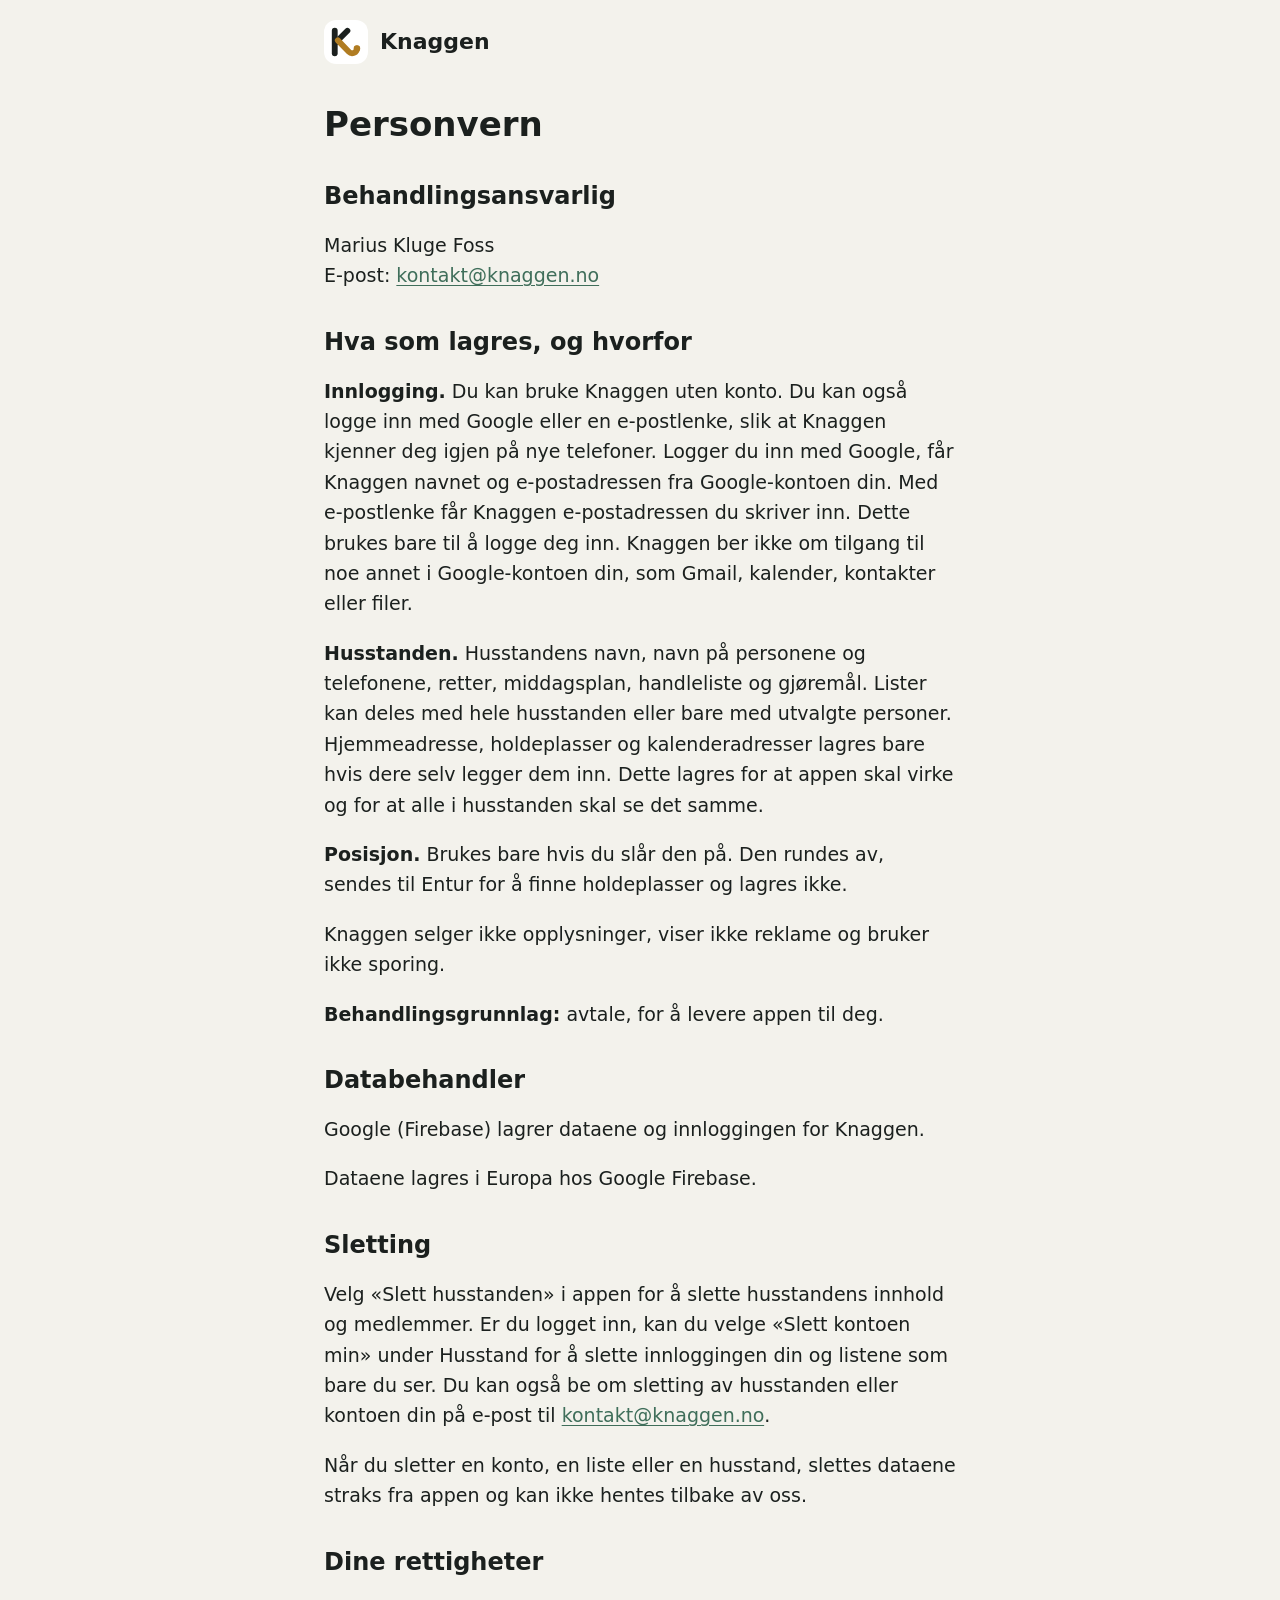
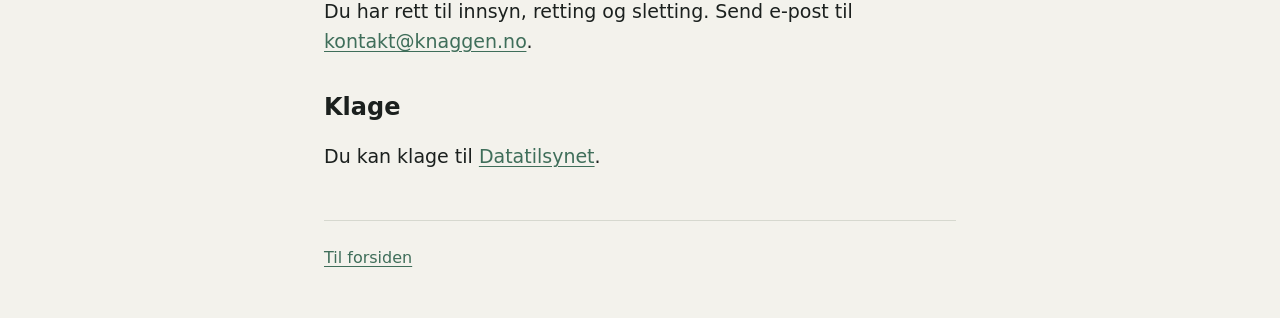
==== personvern.html @ abc1b287 "Nettside for knaggen.no (forside og personvern)" ====
<!doctype html>
<html lang="nb-NO">
<head>
<meta charset="utf-8">
<meta name="viewport" content="width=device-width, initial-scale=1">
<title>Personvern – Knaggen</title>
<meta name="description" content="Hva Knaggen lagrer om deg og husstanden din, og hvordan du sletter det.">
<meta name="theme-color" content="#f3f2ec">
<link rel="icon" href="/logo/favicon.svg" type="image/svg+xml">
<link rel="icon" href="/logo/favicon.ico" sizes="48x48">
<link rel="apple-touch-icon" href="/logo/apple-touch-icon.png">
<link rel="stylesheet" href="/style.css">
</head>
<body>
<div class="side tekst">
  <header class="topp">
    <a class="merke" href="/"><img src="/logo/knaggen-ikon.svg" width="44" height="44" alt="">Knaggen</a>
  </header>
  <main>
    <h1 class="sidetittel">Personvern</h1>

    <h2 class="sek">Behandlingsansvarlig</h2>
    <p>Marius Kluge Foss<br>E-post: <a href="mailto:kontakt@knaggen.no">kontakt@knaggen.no</a></p>

    <h2 class="sek">Hva som lagres, og hvorfor</h2>
    <p><b>Innlogging.</b> Du kan bruke Knaggen uten konto. Du kan også logge inn med Google eller en e-postlenke, slik at Knaggen kjenner deg igjen på nye telefoner. Logger du inn med Google, får Knaggen navnet og e-postadressen fra Google-kontoen din. Med e-postlenke får Knaggen e-postadressen du skriver inn. Dette brukes bare til å logge deg inn. Knaggen ber ikke om tilgang til noe annet i Google-kontoen din, som Gmail, kalender, kontakter eller filer.</p>
    <p><b>Husstanden.</b> Husstandens navn, navn på personene og telefonene, retter, middagsplan, handleliste og gjøremål. Lister kan deles med hele husstanden eller bare med utvalgte personer. Hjemmeadresse, holdeplasser og kalenderadresser lagres bare hvis dere selv legger dem inn. Dette lagres for at appen skal virke og for at alle i husstanden skal se det samme.</p>
    <p><b>Posisjon.</b> Brukes bare hvis du slår den på. Den rundes av, sendes til Entur for å finne holdeplasser og lagres ikke.</p>
    <p>Knaggen selger ikke opplysninger, viser ikke reklame og bruker ikke sporing.</p>

    <p><b>Behandlingsgrunnlag:</b> avtale, for å levere appen til deg.</p>

    <h2 class="sek">Databehandler</h2>
    <p>Google (Firebase) lagrer dataene og innloggingen for Knaggen.</p>
    <p>Dataene lagres i Europa hos Google Firebase.</p>

    <h2 class="sek">Sletting</h2>
    <p>Velg «Slett husstanden» i appen for å slette husstandens innhold og medlemmer. Er du logget inn, kan du velge «Slett kontoen min» under Husstand for å slette innloggingen din og listene som bare du ser. Du kan også be om sletting av husstanden eller kontoen din på e-post til <a href="mailto:kontakt@knaggen.no">kontakt@knaggen.no</a>.</p>
    <p>Når du sletter en konto, en liste eller en husstand, slettes dataene straks fra appen og kan ikke hentes tilbake av oss.</p>

    <h2 class="sek">Dine rettigheter</h2>
    <p>Du har rett til innsyn, retting og sletting. Send e-post til <a href="mailto:kontakt@knaggen.no">kontakt@knaggen.no</a>.</p>

    <h2 class="sek">Klage</h2>
    <p>Du kan klage til <a href="https://www.datatilsynet.no">Datatilsynet</a>.</p>
  </main>
  <footer>
    <p><a href="/">Til forsiden</a></p>
  </footer>
</div>
</body>
</html>
---- style.css ----
/* Knaggen – nettside. Statisk, ingen eksterne avhengigheter. Salvie, rolig, mobil først. */
:root { --bg: #f3f2ec; --card: #fbfaf6; --ink: #1b201e; --muted: #4f5a55; --brand: #3f6e5a; --brand-ink: #ffffff; --line: #d6d8cf; --soft: #e3ece6; --warn-bg: #fff1c9; --warn-ink: #5a4100; }
* { box-sizing: border-box; }
html { -webkit-text-size-adjust: 100%; }
body { margin: 0; background: var(--bg); color: var(--ink); font: 18px/1.6 system-ui, -apple-system, "Segoe UI", Roboto, "Helvetica Neue", Arial, sans-serif; }
a { color: var(--brand); text-underline-offset: 3px; }
a:focus-visible, .knapp:focus-visible { outline: 3px solid var(--ink); outline-offset: 3px; }
.side { max-width: 40rem; margin: 0 auto; padding: 0 20px; }
header.topp { padding: 20px 0 8px; display: flex; align-items: center; gap: 12px; }
header.topp a.merke { display: inline-flex; align-items: center; gap: 12px; color: var(--ink); text-decoration: none; font-weight: 700; font-size: 22px; }
header.topp img { width: 44px; height: 44px; border-radius: 12px; display: block; }
.hero { padding: 40px 0 32px; }
.hero h1 { margin: 0 0 8px; font-size: 40px; line-height: 1.15; letter-spacing: -.01em; }
.tagline { margin: 0 0 24px; font-size: 22px; color: var(--muted); }
.hero p { margin: 0 0 14px; }
.knapp { display: inline-flex; align-items: center; justify-content: center; min-height: 52px; padding: 0 28px; margin-top: 12px; border-radius: 26px; background: var(--brand); color: var(--brand-ink); font-weight: 700; font-size: 18px; text-decoration: none; }
.knapp:hover { background: #335b4a; }
.kort { background: var(--card); border: 1px solid var(--line); border-radius: 16px; padding: 20px; margin: 0 0 24px; }
.kort h2 { margin: 0 0 6px; font-size: 20px; }
.kort p { margin: 0; color: var(--muted); }
.tre { display: grid; gap: 12px; margin: 0 0 32px; }
h2.sek { font-size: 24px; margin: 36px 0 8px; line-height: 1.25; }
h1.sidetittel { font-size: 34px; line-height: 1.2; margin: 32px 0 8px; }
.ingress { color: var(--muted); margin: 0 0 8px; }
ul { padding-left: 1.2em; margin: 8px 0 16px; }
li { margin: 6px 0; }
footer { border-top: 1px solid var(--line); margin-top: 48px; padding: 24px 0 40px; color: var(--muted); font-size: 16px; }
footer p { margin: 0 0 8px; }
.apent { background: var(--warn-bg); color: var(--warn-ink); padding: 1px 6px; border-radius: 6px; font-weight: 600; font-size: .92em; }
.dato { color: var(--muted); font-size: 16px; }
@media (min-width: 720px) {
  body { font-size: 19px; }
  .hero { padding: 80px 0 48px; }
  .hero h1 { font-size: 56px; }
  .tagline { font-size: 26px; }
  .tre { grid-template-columns: repeat(3, 1fr); }
  .side { max-width: 52rem; }
  .side.tekst { max-width: 42rem; }
}
/* Forside: intro */
.ingress { font-size: 20px; }
.hero .ingress { color: var(--ink); margin: 0 0 12px; }
.liten { font-size: 16px; color: var(--muted); margin: 12px 0 0; }
.del { margin: 0 0 24px; }
.del p { margin: 0 0 14px; max-width: 38rem; }
.funk { display: grid; gap: 16px; padding: 28px 0; border-top: 1px solid var(--line); }
.funk h3 { margin: 0 0 6px; font-size: 22px; line-height: 1.25; }
.funk p { margin: 0; color: var(--muted); max-width: 30rem; }
.funk figure { margin: 0; }
.funk img { display: block; width: 100%; max-width: 270px; height: auto; border: 1px solid var(--line); border-radius: 18px; background: var(--card); }
.funk.bred img { max-width: 520px; border-radius: 14px; }
.slutt { border-top: 1px solid var(--line); padding: 32px 0 8px; }
.slutt p { margin: 0 0 8px; color: var(--muted); }
@media (min-width: 720px) {
  .funk { grid-template-columns: 1fr 270px; align-items: center; gap: 40px; padding: 40px 0; }
  .funk:nth-of-type(even) { grid-template-columns: 270px 1fr; }
  .funk:nth-of-type(even) .funk-tekst { order: 2; }
  .funk.bred, .funk.bred:nth-of-type(even) { grid-template-columns: 1fr 520px; }
  .funk.bred .funk-tekst { order: 0; }
  .funk h3 { font-size: 26px; }
}
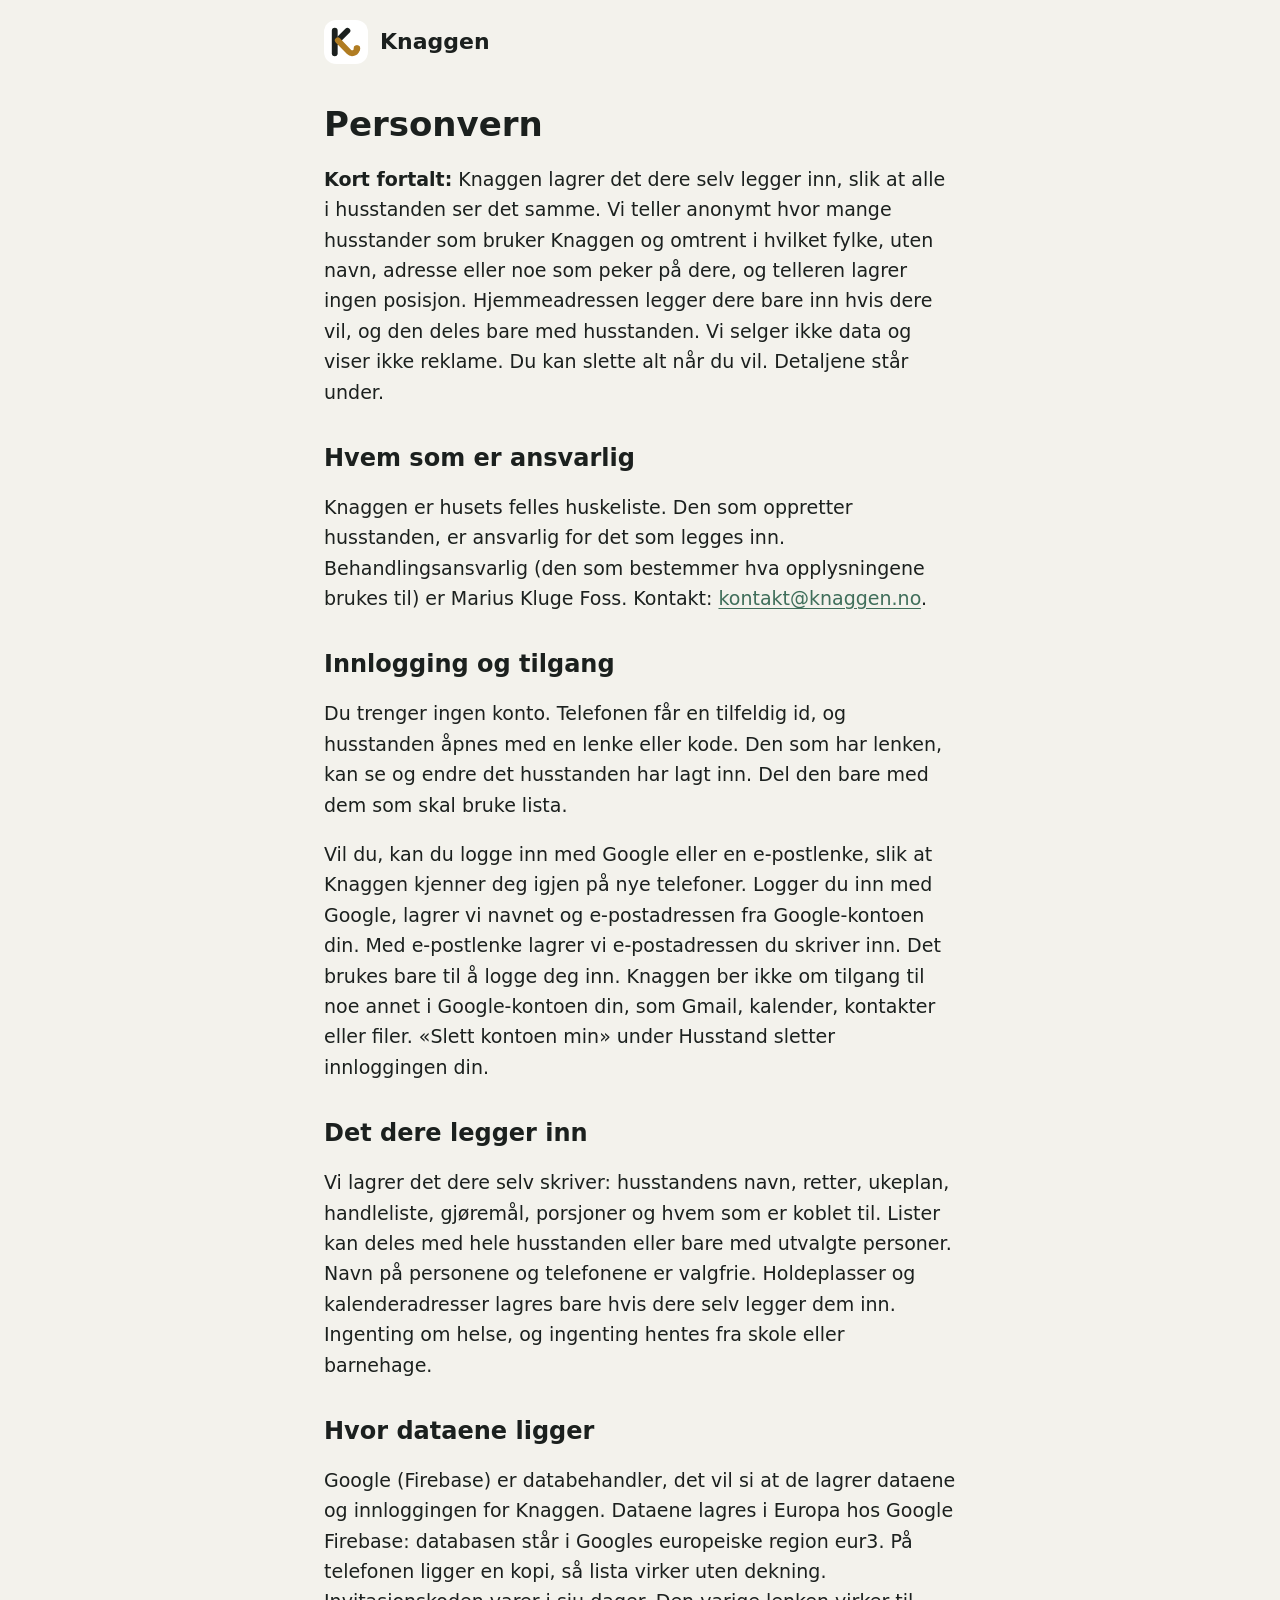
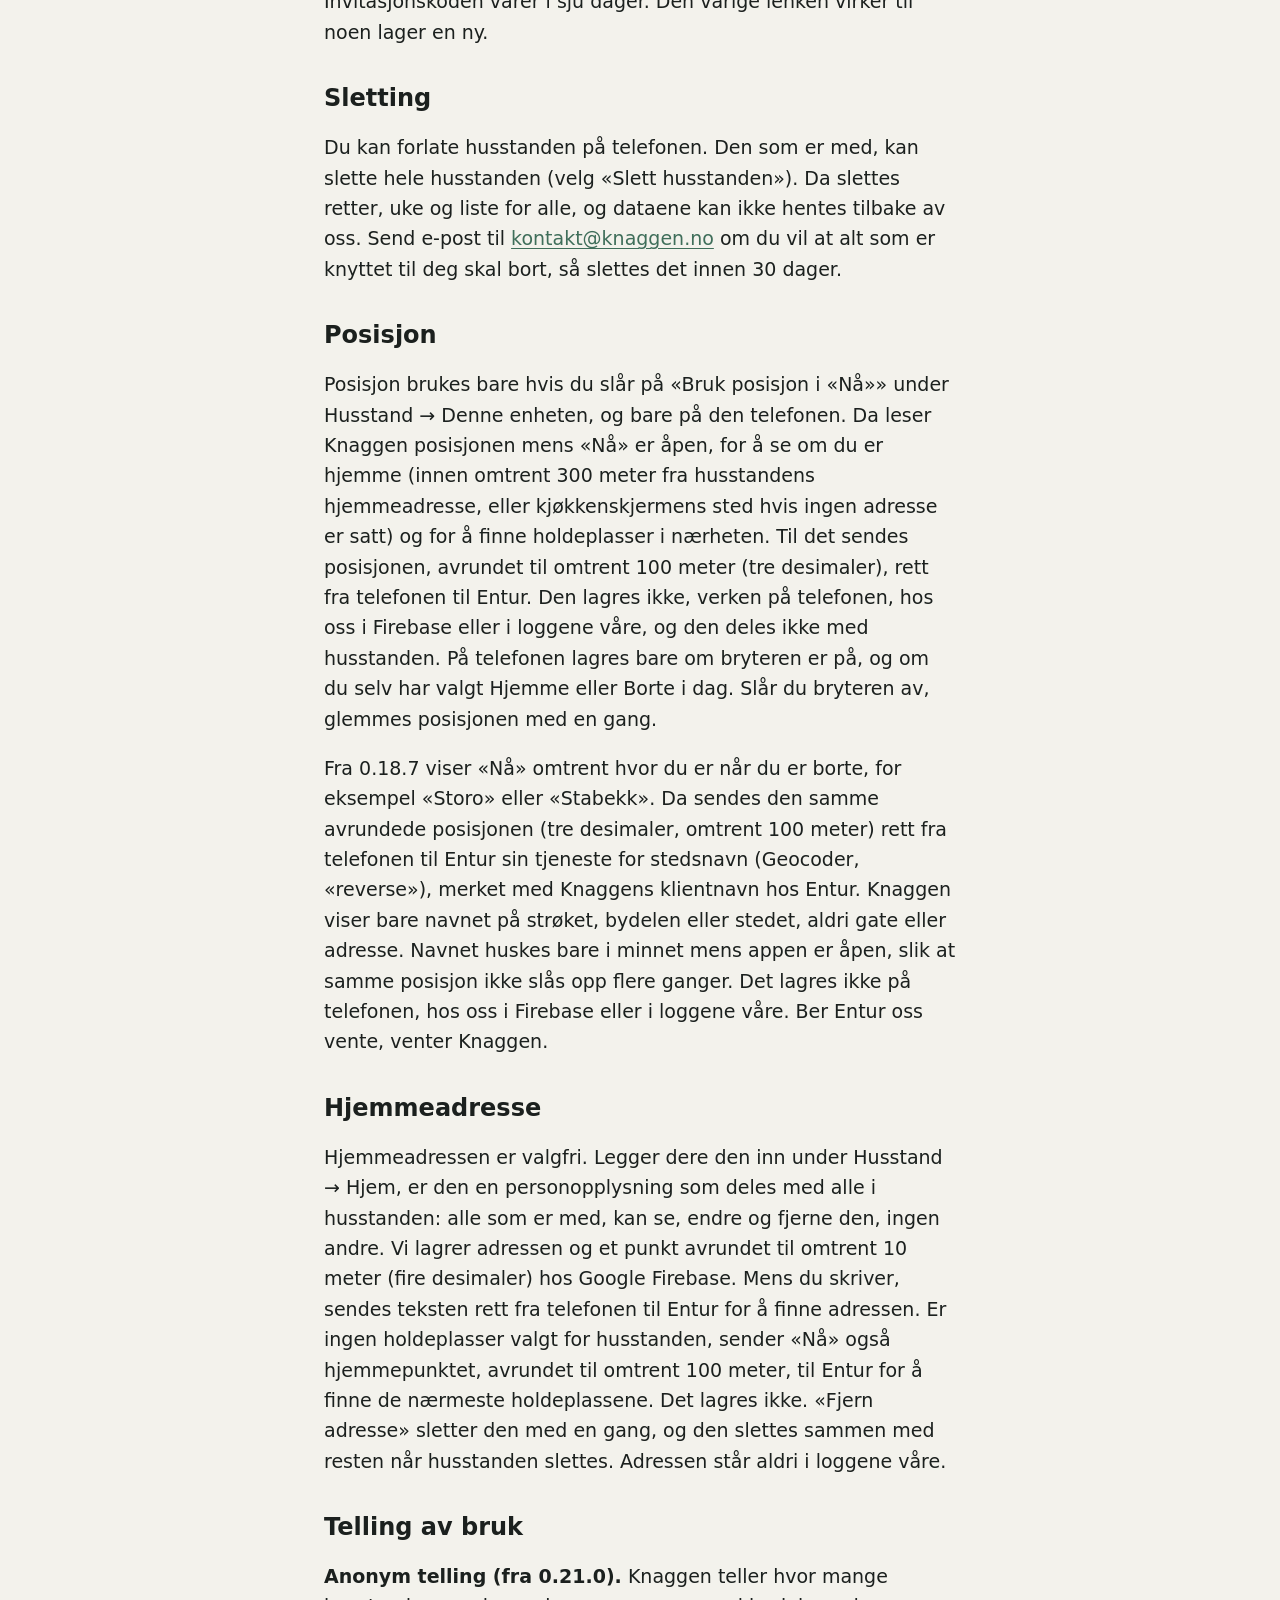
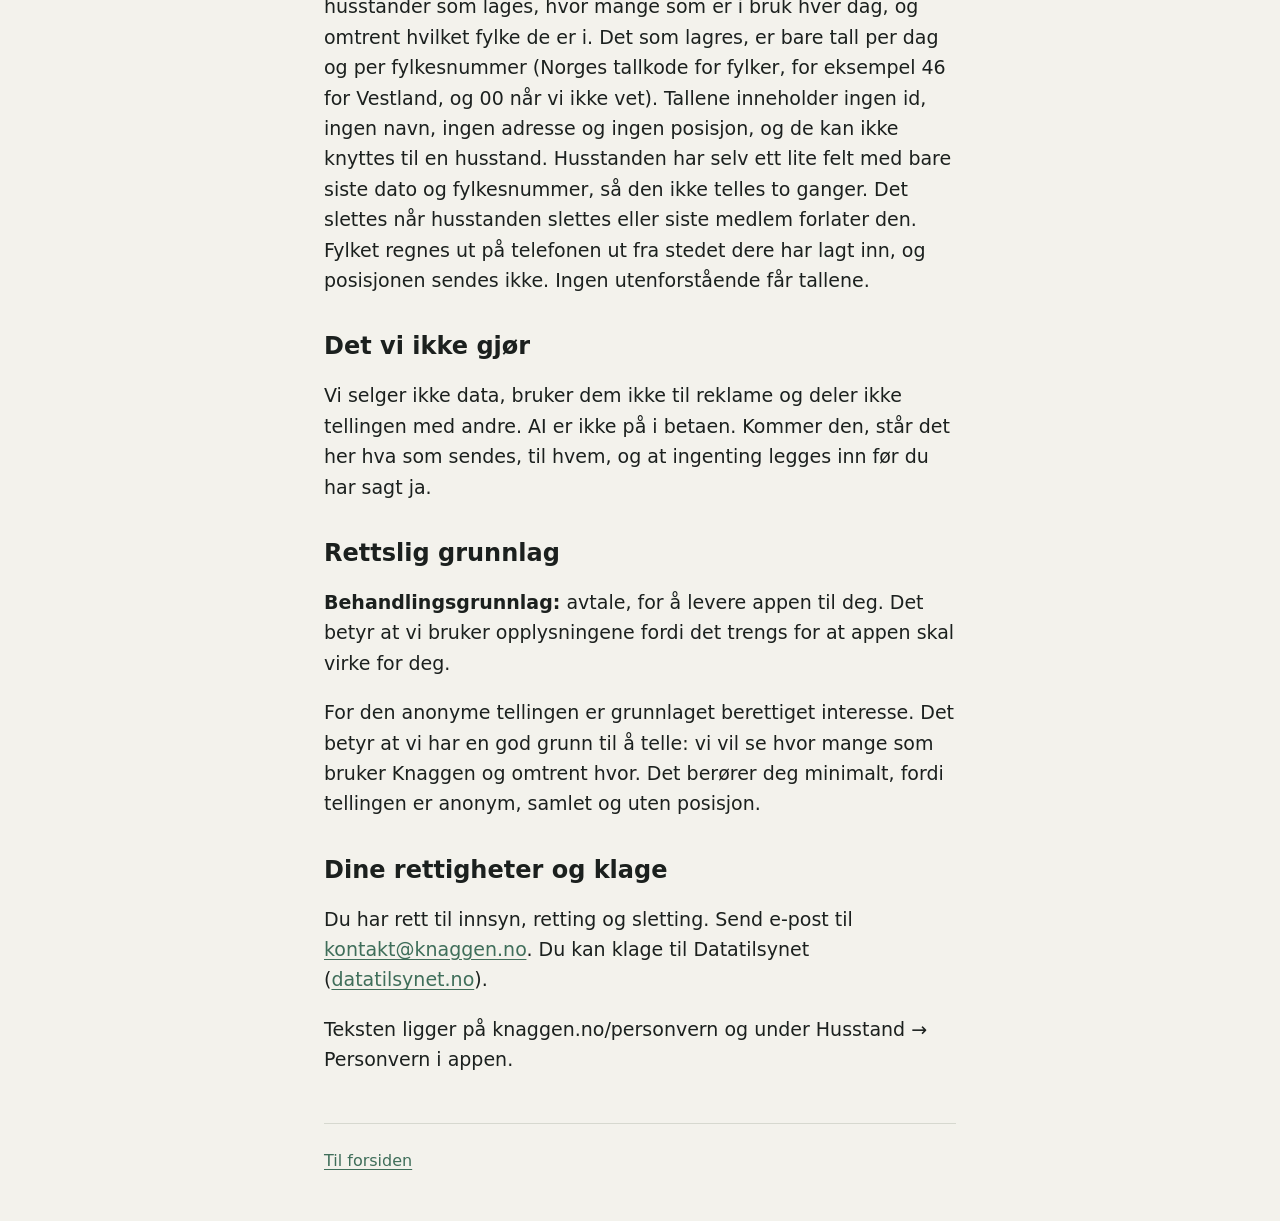
==== commit 3d51e178: "Personvern: anonym telling (fra 0.21.0), Europa (eur3), grunnlag avtale og berettiget interesse" ====
--- a/personvern.html
+++ b/personvern.html
@@ -19,30 +19,44 @@
   <main>
     <h1 class="sidetittel">Personvern</h1>
 
-    <h2 class="sek">Behandlingsansvarlig</h2>
-    <p>Marius Kluge Foss<br>E-post: <a href="mailto:kontakt@knaggen.no">kontakt@knaggen.no</a></p>
+    <p><b>Kort fortalt:</b> Knaggen lagrer det dere selv legger inn, slik at alle i husstanden ser det samme. Vi teller anonymt hvor mange husstander som bruker Knaggen og omtrent i hvilket fylke, uten navn, adresse eller noe som peker på dere, og telleren lagrer ingen posisjon. Hjemmeadressen legger dere bare inn hvis dere vil, og den deles bare med husstanden. Vi selger ikke data og viser ikke reklame. Du kan slette alt når du vil. Detaljene står under.</p>
 
-    <h2 class="sek">Hva som lagres, og hvorfor</h2>
-    <p><b>Innlogging.</b> Du kan bruke Knaggen uten konto. Du kan også logge inn med Google eller en e-postlenke, slik at Knaggen kjenner deg igjen på nye telefoner. Logger du inn med Google, får Knaggen navnet og e-postadressen fra Google-kontoen din. Med e-postlenke får Knaggen e-postadressen du skriver inn. Dette brukes bare til å logge deg inn. Knaggen ber ikke om tilgang til noe annet i Google-kontoen din, som Gmail, kalender, kontakter eller filer.</p>
-    <p><b>Husstanden.</b> Husstandens navn, navn på personene og telefonene, retter, middagsplan, handleliste og gjøremål. Lister kan deles med hele husstanden eller bare med utvalgte personer. Hjemmeadresse, holdeplasser og kalenderadresser lagres bare hvis dere selv legger dem inn. Dette lagres for at appen skal virke og for at alle i husstanden skal se det samme.</p>
-    <p><b>Posisjon.</b> Brukes bare hvis du slår den på. Den rundes av, sendes til Entur for å finne holdeplasser og lagres ikke.</p>
-    <p>Knaggen selger ikke opplysninger, viser ikke reklame og bruker ikke sporing.</p>
+    <h2 class="sek">Hvem som er ansvarlig</h2>
+    <p>Knaggen er husets felles huskeliste. Den som oppretter husstanden, er ansvarlig for det som legges inn. Behandlingsansvarlig (den som bestemmer hva opplysningene brukes til) er Marius Kluge Foss. Kontakt: <a href="mailto:kontakt@knaggen.no">kontakt@knaggen.no</a>.</p>
 
-    <p><b>Behandlingsgrunnlag:</b> avtale, for å levere appen til deg.</p>
+    <h2 class="sek">Innlogging og tilgang</h2>
+    <p>Du trenger ingen konto. Telefonen får en tilfeldig id, og husstanden åpnes med en lenke eller kode. Den som har lenken, kan se og endre det husstanden har lagt inn. Del den bare med dem som skal bruke lista.</p>
+    <p>Vil du, kan du logge inn med Google eller en e-postlenke, slik at Knaggen kjenner deg igjen på nye telefoner. Logger du inn med Google, lagrer vi navnet og e-postadressen fra Google-kontoen din. Med e-postlenke lagrer vi e-postadressen du skriver inn. Det brukes bare til å logge deg inn. Knaggen ber ikke om tilgang til noe annet i Google-kontoen din, som Gmail, kalender, kontakter eller filer. «Slett kontoen min» under Husstand sletter innloggingen din.</p>
 
-    <h2 class="sek">Databehandler</h2>
-    <p>Google (Firebase) lagrer dataene og innloggingen for Knaggen.</p>
-    <p>Dataene lagres i Europa hos Google Firebase.</p>
+    <h2 class="sek">Det dere legger inn</h2>
+    <p>Vi lagrer det dere selv skriver: husstandens navn, retter, ukeplan, handleliste, gjøremål, porsjoner og hvem som er koblet til. Lister kan deles med hele husstanden eller bare med utvalgte personer. Navn på personene og telefonene er valgfrie. Holdeplasser og kalenderadresser lagres bare hvis dere selv legger dem inn. Ingenting om helse, og ingenting hentes fra skole eller barnehage.</p>
+
+    <h2 class="sek">Hvor dataene ligger</h2>
+    <p>Google (Firebase) er databehandler, det vil si at de lagrer dataene og innloggingen for Knaggen. Dataene lagres i Europa hos Google Firebase: databasen står i Googles europeiske region eur3. På telefonen ligger en kopi, så lista virker uten dekning. Invitasjonskoden varer i sju dager. Den varige lenken virker til noen lager en ny.</p>
 
     <h2 class="sek">Sletting</h2>
-    <p>Velg «Slett husstanden» i appen for å slette husstandens innhold og medlemmer. Er du logget inn, kan du velge «Slett kontoen min» under Husstand for å slette innloggingen din og listene som bare du ser. Du kan også be om sletting av husstanden eller kontoen din på e-post til <a href="mailto:kontakt@knaggen.no">kontakt@knaggen.no</a>.</p>
-    <p>Når du sletter en konto, en liste eller en husstand, slettes dataene straks fra appen og kan ikke hentes tilbake av oss.</p>
+    <p>Du kan forlate husstanden på telefonen. Den som er med, kan slette hele husstanden (velg «Slett husstanden»). Da slettes retter, uke og liste for alle, og dataene kan ikke hentes tilbake av oss. Send e-post til <a href="mailto:kontakt@knaggen.no">kontakt@knaggen.no</a> om du vil at alt som er knyttet til deg skal bort, så slettes det innen 30 dager.</p>
 
-    <h2 class="sek">Dine rettigheter</h2>
-    <p>Du har rett til innsyn, retting og sletting. Send e-post til <a href="mailto:kontakt@knaggen.no">kontakt@knaggen.no</a>.</p>
+    <h2 class="sek">Posisjon</h2>
+    <p>Posisjon brukes bare hvis du slår på «Bruk posisjon i «Nå»» under Husstand → Denne enheten, og bare på den telefonen. Da leser Knaggen posisjonen mens «Nå» er åpen, for å se om du er hjemme (innen omtrent 300 meter fra husstandens hjemmeadresse, eller kjøkkenskjermens sted hvis ingen adresse er satt) og for å finne holdeplasser i nærheten. Til det sendes posisjonen, avrundet til omtrent 100 meter (tre desimaler), rett fra telefonen til Entur. Den lagres ikke, verken på telefonen, hos oss i Firebase eller i loggene våre, og den deles ikke med husstanden. På telefonen lagres bare om bryteren er på, og om du selv har valgt Hjemme eller Borte i dag. Slår du bryteren av, glemmes posisjonen med en gang.</p>
+    <p>Fra 0.18.7 viser «Nå» omtrent hvor du er når du er borte, for eksempel «Storo» eller «Stabekk». Da sendes den samme avrundede posisjonen (tre desimaler, omtrent 100 meter) rett fra telefonen til Entur sin tjeneste for stedsnavn (Geocoder, «reverse»), merket med Knaggens klientnavn hos Entur. Knaggen viser bare navnet på strøket, bydelen eller stedet, aldri gate eller adresse. Navnet huskes bare i minnet mens appen er åpen, slik at samme posisjon ikke slås opp flere ganger. Det lagres ikke på telefonen, hos oss i Firebase eller i loggene våre. Ber Entur oss vente, venter Knaggen.</p>
 
-    <h2 class="sek">Klage</h2>
-    <p>Du kan klage til <a href="https://www.datatilsynet.no">Datatilsynet</a>.</p>
+    <h2 class="sek">Hjemmeadresse</h2>
+    <p>Hjemmeadressen er valgfri. Legger dere den inn under Husstand → Hjem, er den en personopplysning som deles med alle i husstanden: alle som er med, kan se, endre og fjerne den, ingen andre. Vi lagrer adressen og et punkt avrundet til omtrent 10 meter (fire desimaler) hos Google Firebase. Mens du skriver, sendes teksten rett fra telefonen til Entur for å finne adressen. Er ingen holdeplasser valgt for husstanden, sender «Nå» også hjemmepunktet, avrundet til omtrent 100 meter, til Entur for å finne de nærmeste holdeplassene. Det lagres ikke. «Fjern adresse» sletter den med en gang, og den slettes sammen med resten når husstanden slettes. Adressen står aldri i loggene våre.</p>
+
+    <h2 class="sek">Telling av bruk</h2>
+    <p><b>Anonym telling (fra 0.21.0).</b> Knaggen teller hvor mange husstander som lages, hvor mange som er i bruk hver dag, og omtrent hvilket fylke de er i. Det som lagres, er bare tall per dag og per fylkesnummer (Norges tallkode for fylker, for eksempel 46 for Vestland, og 00 når vi ikke vet). Tallene inneholder ingen id, ingen navn, ingen adresse og ingen posisjon, og de kan ikke knyttes til en husstand. Husstanden har selv ett lite felt med bare siste dato og fylkesnummer, så den ikke telles to ganger. Det slettes når husstanden slettes eller siste medlem forlater den. Fylket regnes ut på telefonen ut fra stedet dere har lagt inn, og posisjonen sendes ikke. Ingen utenforstående får tallene.</p>
+
+    <h2 class="sek">Det vi ikke gjør</h2>
+    <p>Vi selger ikke data, bruker dem ikke til reklame og deler ikke tellingen med andre. AI er ikke på i betaen. Kommer den, står det her hva som sendes, til hvem, og at ingenting legges inn før du har sagt ja.</p>
+
+    <h2 class="sek">Rettslig grunnlag</h2>
+    <p><b>Behandlingsgrunnlag:</b> avtale, for å levere appen til deg. Det betyr at vi bruker opplysningene fordi det trengs for at appen skal virke for deg.</p>
+    <p>For den anonyme tellingen er grunnlaget berettiget interesse. Det betyr at vi har en god grunn til å telle: vi vil se hvor mange som bruker Knaggen og omtrent hvor. Det berører deg minimalt, fordi tellingen er anonym, samlet og uten posisjon.</p>
+
+    <h2 class="sek">Dine rettigheter og klage</h2>
+    <p>Du har rett til innsyn, retting og sletting. Send e-post til <a href="mailto:kontakt@knaggen.no">kontakt@knaggen.no</a>. Du kan klage til Datatilsynet (<a href="https://www.datatilsynet.no">datatilsynet.no</a>).</p>
+    <p>Teksten ligger på knaggen.no/personvern og under Husstand → Personvern i appen.</p>
   </main>
   <footer>
     <p><a href="/">Til forsiden</a></p>
